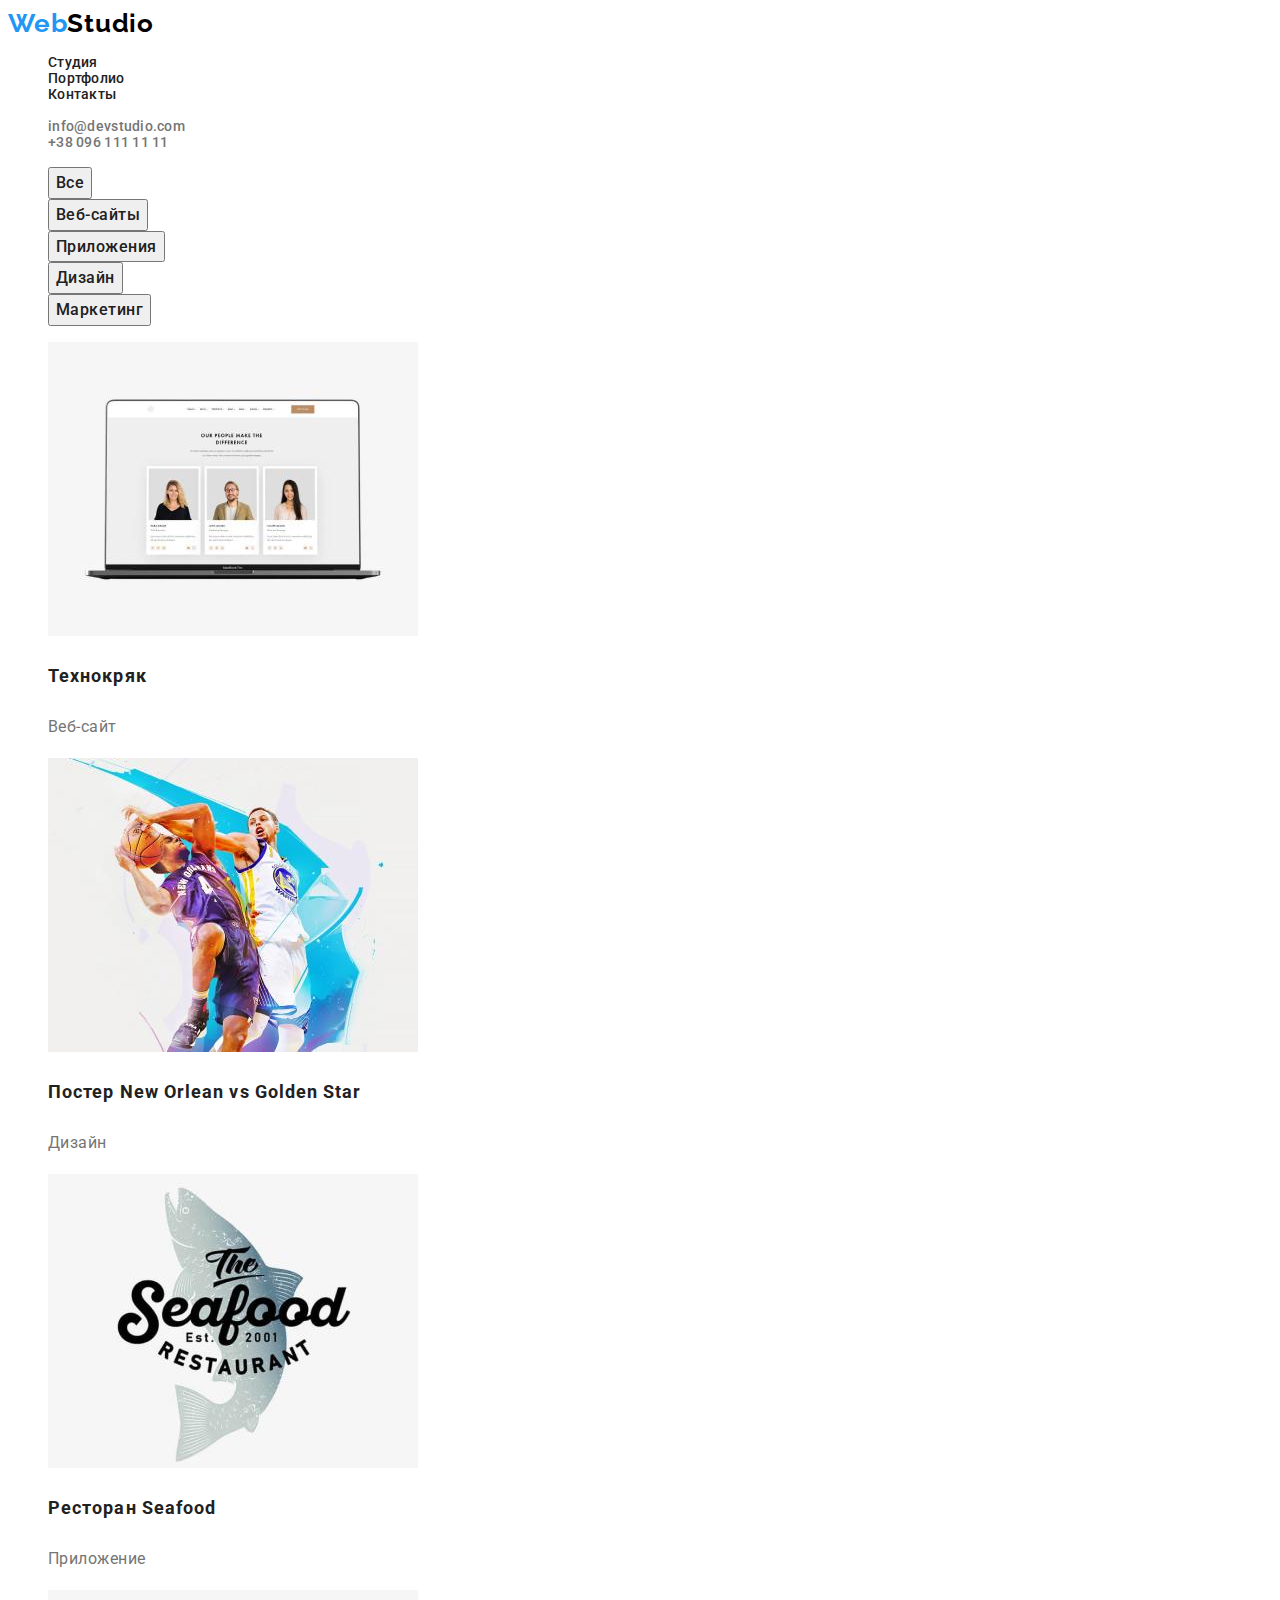
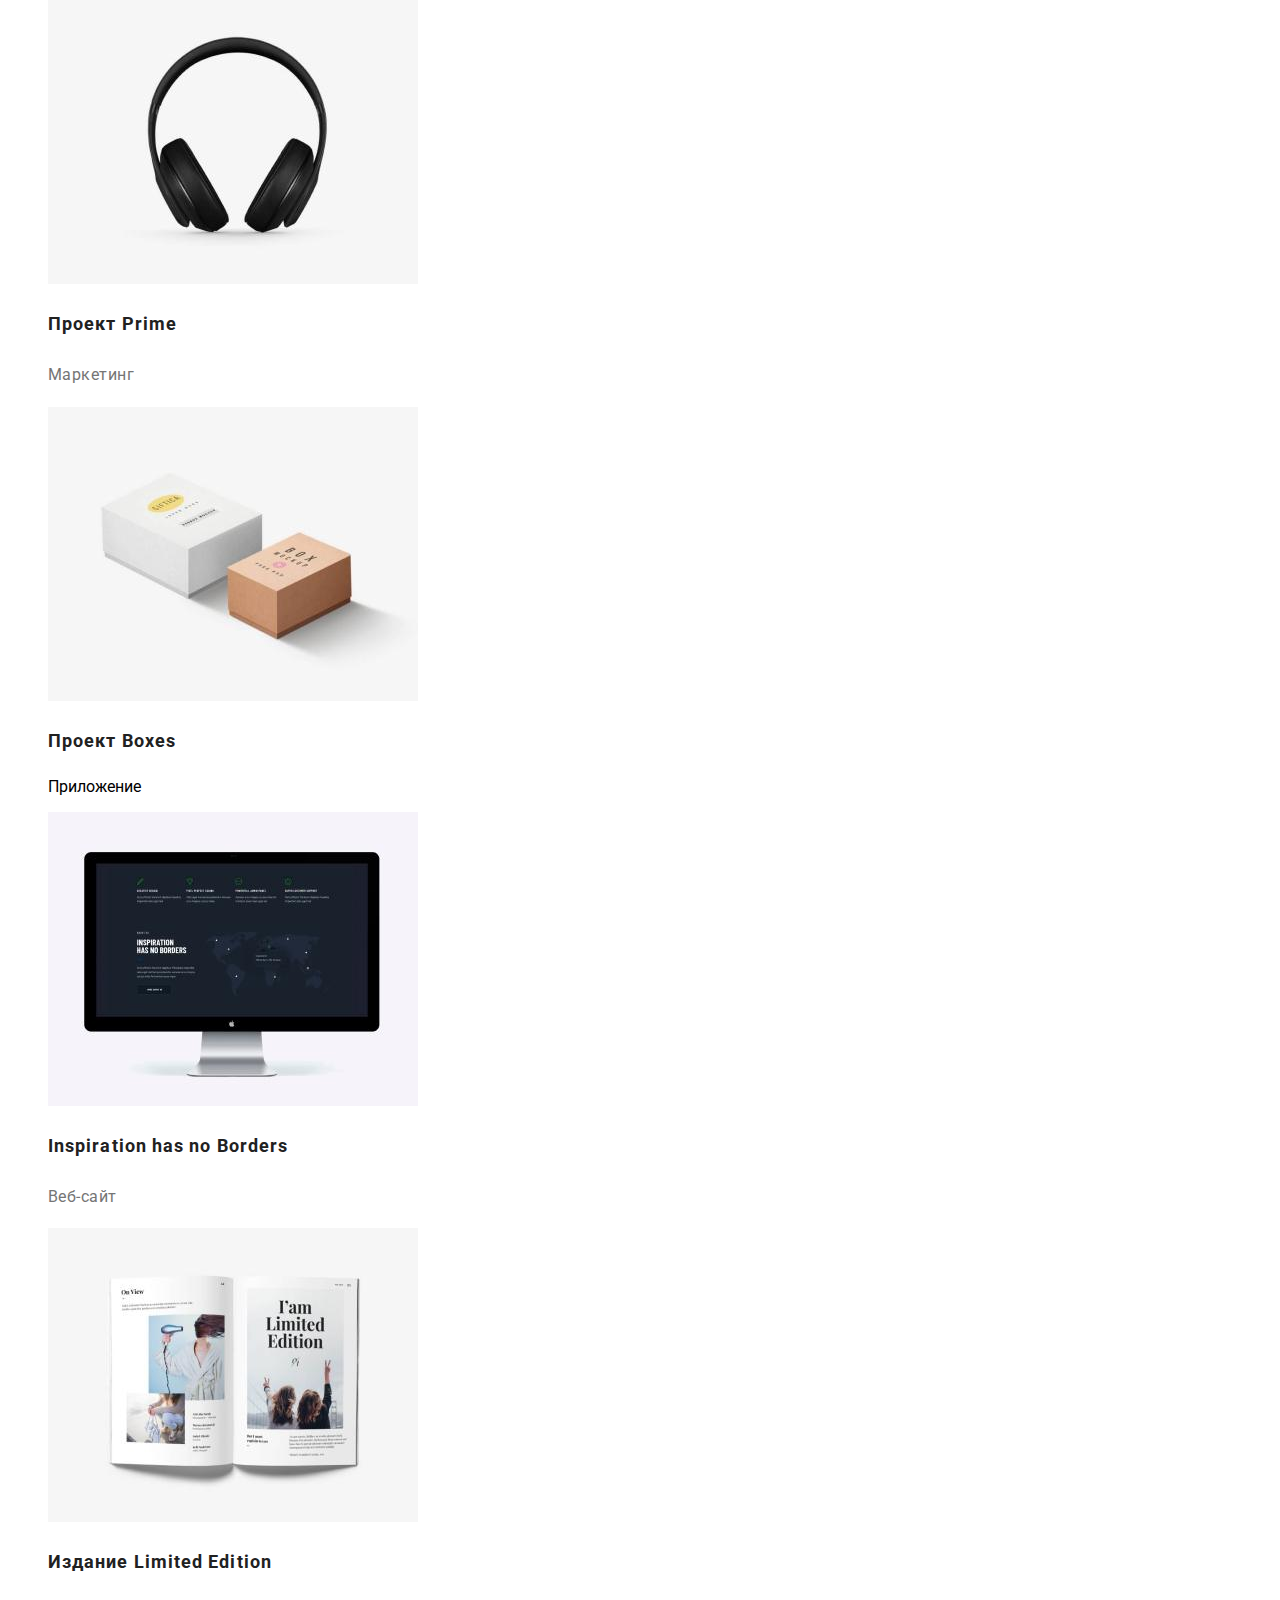
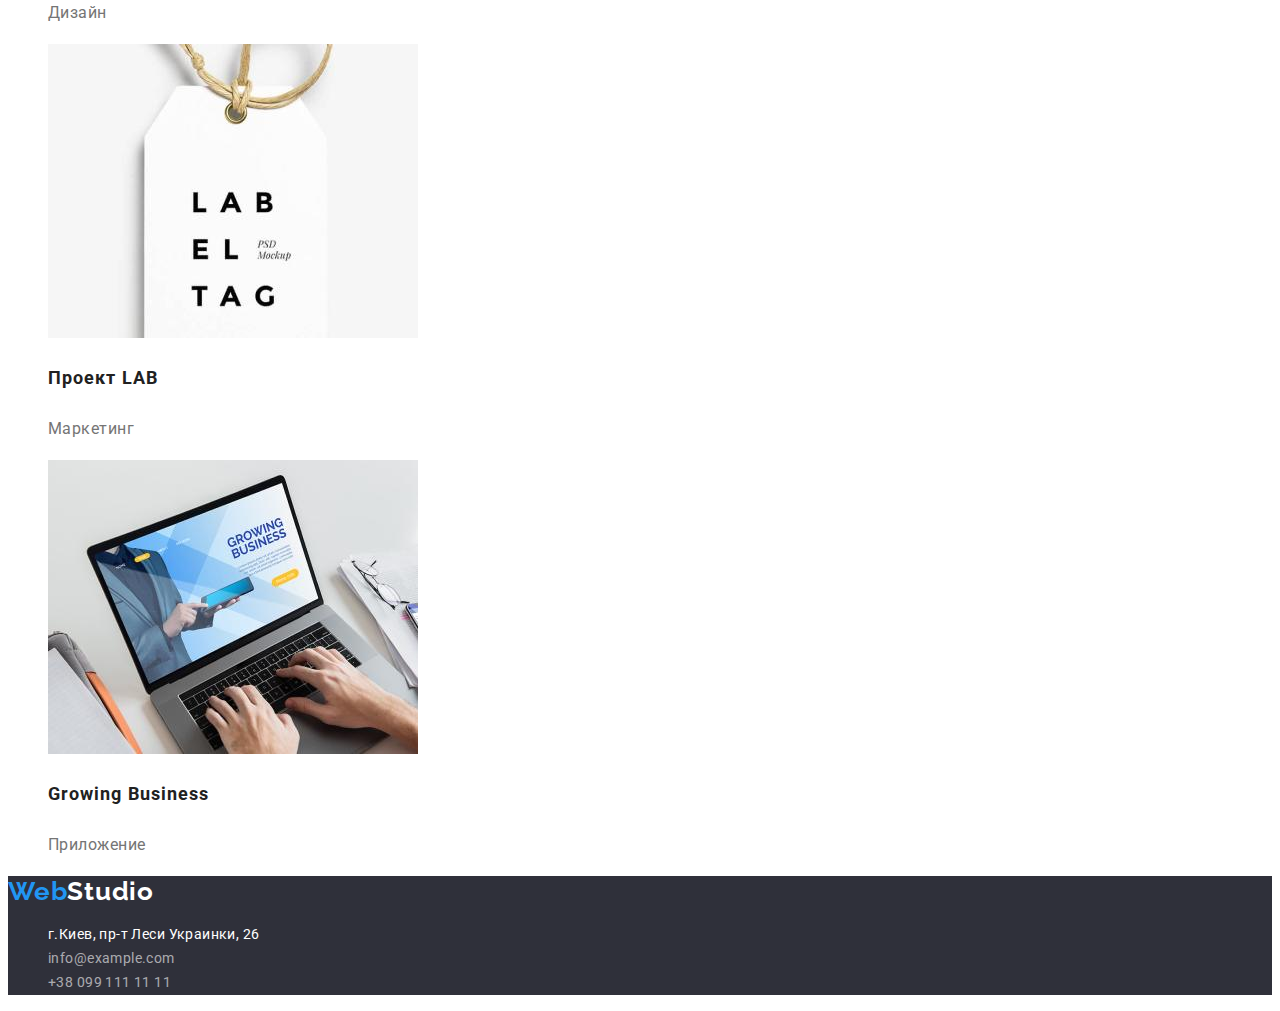
==== portfolio.html @ 4996a62e "add" ====
<!DOCTYPE html>
<html lang="ru">
  <head>
    <meta charset="UTF-8" />
    <meta http-equiv="X-UA-Compatible" content="IE=edge" />
    <meta name="viewport" content="width=device-width, initial-scale=1.0" />
    <title>Портфолио</title>
    <link rel="preconnect" href="https://fonts.googleapis.com" />
    <link rel="preconnect" href="https://fonts.gstatic.com" crossorigin />
    <link
      href="https://fonts.googleapis.com/css2?family=Raleway:wght@700&family=Roboto:wght@400;500;700;900&display=swap"
      rel="stylesheet"
    />
    <link rel="stylesheet" href="./css/style.css" />
  </head>
  <body>
    <header class="header">
      <nav class="header-nav">
        <a class="logo-header list" href="./index.html"lang="en"><span class="logo-web">Web</span>Studio</span></a>
        <ul class="header-list">
          <li class="header-item"><a href="" class="header-link list">Студия</a></li>
          <li class="header-item" ><a href="./portfolio.html"class="header-link list">Портфолио</a></li>
          <li class="header-item "><a href="" class="header-link list">Контакты</a></li>
        </ul>
      </nav>
      <ul class="header-contacts list">
        <li class="header-item">
          <a href="mailto:info@devstudio.com" class="header-mail list">info@devstudio.com </a>
        </li>
        <li class="header-item">
          <a href="tel:+380961111111" class="header-tel list">+38 096 111 11 11 </a></li>
      </ul>
    </header>
    <section class="portfolio">
      <ul class="button-list list">
        <li class="button-item"><button class="button-link"type="button">Все</button></li>
        <li class="button-item"><button class="button-link"type="button">Веб-сайты</button></li>
        <li class="button-item"><button class="button-link"type="button">Приложения</button></li>
        <li class="button-item"><button class="button-link"type="button">Дизайн</button></li>
        <li class="button-item"><button class="button-link"type="button">Маркетинг</button></li>
      </ul>
      <ul class="portfolio-list list">
        <li class="portfolio-item">
          <img
            src="./images 2/img 1.jpg"
            alt="Websait"
            width="370"
            height="294"
          />
          <h3 class="portfolio-title">Технокряк</h3>
          <p class="portfolio-text">Веб-сайт</p>
        </li>
        <li class="portfolio-item">
          <img
            src="./images 2/img 2.jpg"
            alt="Design"
            width="370"
            height="294"
          />
          <h3 class="portfolio-title">Постер New Orlean vs Golden Star</h3>
          <p class="portfolio-text">Дизайн</p>
        </li>
        <li class="portfolio-item">
          <img
            src="./images 2/img 3.jpg"
            alt="Application"
            width="370"
            height="294"
          />
          <h3 class="portfolio-title">Ресторан Seafood</h3>
          <p class="portfolio-text">Приложение</p>
        </li>
        <li class="portfolio-item">
          <img
            src="./images 2/img 4.jpg"
            alt="Marketing"
            width="370"
            height="294"
          />
          <h3 class="portfolio-title">Проект Prime</h3>
          <p class="portfolio-text">Маркетинг</p>
        </li>
        <li class="portfolio-item">
          <img
            src="./images 2/img 5.jpg"
            alt="Application"
            width="370"
            height="294"
          />
          <h3 class="portfolio-title">Проект Boxes</h3>
          <p class="portfolio-text"></p>Приложение</p>
        </li>
        <li class="portfolio-item">
          <img
            src="./images 2/img 6.jpg"
            alt="Websait"
            width="370"
            height="294"
          />
          <h3 class="portfolio-title">Inspiration has no Borders</h3>
          <p class="portfolio-text">Веб-сайт</p>
        </li>
        <li class="portfolio-item">
          <img
            src="./images 2/img 7.jpg"
            alt="Design"
            width="370"
            height="294"
          />
          <h3 class="portfolio-title">Издание Limited Edition</h3>
          <p class="portfolio-text">Дизайн</p>
        </li>
        <li class="portfolio-item">
          <img
            src="./images 2/img 8.jpg"
            alt="Marketing"
            width="370"
            height="294"
          />
          <h3 class="portfolio-title">Проект LAB</h3>
          <p class="portfolio-text">Маркетинг</p>
        </li>
        <li class="portfolio-item">
          <img
            src="./images 2/img 9.jpg"
            alt="Application"
            width="370"
            height="294"
          />
          <h3 class="portfolio-title">Growing Business</h3>
          <p class="portfolio-text">Приложение</p>
        </li>
      </ul>
    </section>
    <footer class="contact">
      <a class="logo-footer list" href ="/index.html" lang="en"><span class="logo-web">Web</span><span>Studio</span></a>
      <address class="contact-adress ">
        <ul class="contact-list list ">
          <li class="contact-item ">
            <a
              href =" https://g.page/stamp-capital?share"
              target="_blank"class="contact-map list"
              rel="noopener noreferrer nofollow"
              >г.Киев, пр-т Леси Украинки, 26</a
            >
          </li>
          <li><a href="mailto:info@example.com"class="contact-email list">info@example.com</a></li>
          <li><a  class="contact-tel list"href="tel:+380991111111">+38 099 111 11 11</a></li>
        </ul>
      </address>
    </footer>
  </body>
</html>
---- css/style.css ----
:root {
   --first-text-color:  #212121;
   --secondary-text-color:#757575;
   --hover-color:  #2196F3;
}

body{
    font-family: 'Roboto', sans-serif;
}

.list{
    list-style: none;
}

.list{
    text-decoration: none;

}

/*-------------HEADER------*/

.logo-header
{
     font-family: 'Raleway',sans-serif;
     font-weight: 700;
     font-size: 26px;
     line-height: 1.19;
     letter-spacing: 0.03em; 
     color: #000000;
}   
.logo-web {
    font-family: 'Raleway', sans-serif;
    font-weight: 700;
    font-size: 26px;
    line-height: 1.19;
    letter-spacing: 0.03em;
    color: #2196F3;
}
.header-item{
    font-weight: 500;
     font-size: 14px;
    line-height: 1.14;
    list-style: none;
    letter-spacing: 0.02em;
    color: var(--first-text-color);
}


.header-link{
    font-weight: 500;
    font-size: 14px;
    line-height: 1.14;
    list-style: none;
    letter-spacing: 0.02em;
    color:var(--first-text-color);
}
.header-link:hover, 
.header-link:focus {
    color: var(--hover-color)
}

.header-mail{
    font-weight: 500;
    font-size: 14px;
    line-height: 1.14;
    letter-spacing: 0.02em;
    color: var(--secondary-text-color);
}
.header-mail:hover,
.header-mail:focus {
    color: var(--hover-color)}

.header-tel{
    font-weight: 500;
    font-size: 14px;
    line-height: 1.14;
    letter-spacing: 0.02em;
    color: var(--secondary-text-color);
 }
.header-tel:hover,
.header-tel:focus {
    color: var(--hover-color)
}
     /*--------HERO-----------*/
.hero {
    background:#2F303A;
}
    
.hero-title {
    font-weight: 900;
    font-size: 44px;
    line-height: 1.36;
    text-align: center;
    letter-spacing: 0.06em;
    text-transform: uppercase;
    color: #FFFFFF;
}
 .hero-btn {
    font-family:inherit;
    font-weight: 700;
    font-size: 16px;
    line-height: 1.88;
    display: flex;
    align-items: center;
    text-align: center;
    letter-spacing: 0.06em;
    cursor: pointer;
    color: #FFFFFF;
    background-color: #2196F3;} 
    
.hero-btn:hover,
.hero-btn:focus {
    background: #188CE8; 
}  



        /*--------DESCRIPTION-----------*/



.description-title {
    font-weight: 700;
    font-size: 14px;
    line-height: 1.14;
    letter-spacing: 0.03em;
    text-transform: uppercase;
    color:var(--first-text-color);
}

.description-text {
    font-weight: 400;
    font-size: 14px;
    line-height: 1.71;
    letter-spacing: 0.03em;
    color: var(--secondary-text-color);
}

/*---------------ABOUT---------*/

.about-title{
    font-weight: 700;
    font-size: 36px;
    line-height: 1.17;
    text-align: center;
    letter-spacing: 0.03em;
    color: var(--first-text-color);
}

/*---------------TEAM---------*/

.team-title {
    font-weight: 700;
    font-size: 36px;
    line-height: 1.17;
    letter-spacing: 0.03em;
    color: var(--first-text-color);
}

 .team-name {
    font-weight: 500;
    font-size: 16px;
    line-height: 1.19;
    letter-spacing: 0.03em;
    color: var(--first-text-color);
    
 }

 .team-picture {
    list-style: none;
    }

.team-text {
    font-weight: 400;
    font-size: 16px;
    line-height: 1.19;
    letter-spacing: 0.03em;
    color: var(--secondary-text-color);
}

/*---------------FOOTER--------*/

.logo-footer{
    font-family: 'Raleway', sans-serif;
    font-weight: 700;
    font-size: 26px;
    line-height: 1.19;
    letter-spacing: 0.03em;
    color: #FFFFFF;
}
.contact {
    background-color: #2F303A;;
}
.contact-adress {
    font-style: normal
}
.contact-map {
    font-style: normal;
    font-weight: 400;
    font-size: 14px;
    line-height: 1.71;
    letter-spacing: 0.03em;
    color: #FFFFFF;}

.contact-map:hover,
.contact-map:focus{
  color: var(--hover-color);
 }
.contact-email {
    font-style: normal;
    font-weight: 400;
    font-size: 14px;
    line-height: 1.71;
    letter-spacing: 0.03em;
    color: rgba(255, 255, 255, 0.6);
}
.contact-email:hover,
.contact-email:focus {
    color:var(--hover-color);
}
.contact-tel{
    font-style: normal;
    font-weight: 400;
    font-size: 14px;
    line-height: 1.71;
    letter-spacing: 0.03em;
    color: rgba(255, 255, 255, 0.6);
}
  .contact-tel:hover,
  .contact-tel:focus {
      color: var(--hover-color)

  }
   /*-----------------PORTFOLIO---------*/
    .button-link {
    font-family: inherit;
    font-weight: 500;
    font-size: 16px;
    line-height: 1.62;
    text-align: center;
    letter-spacing: 0.03em;
    cursor: pointer;
    color: #212121;
   }
    .button-link:hover,
    .button-link:focus {
     background: var(--hover-color);
     color: #FFFFFF;
    }
    .portfolio-title {
     font-weight: 700;
     font-size: 18px;
     line-height: 2;
     letter-spacing: 0.06em;   
     color: var(--first-text-color);
   }
    .portfolio-text {
    font-weight: 400;
    font-size: 16px;
    line-height: 1.88;
    letter-spacing: 0.03em;
    color: var(--secondary-text-color);
    }
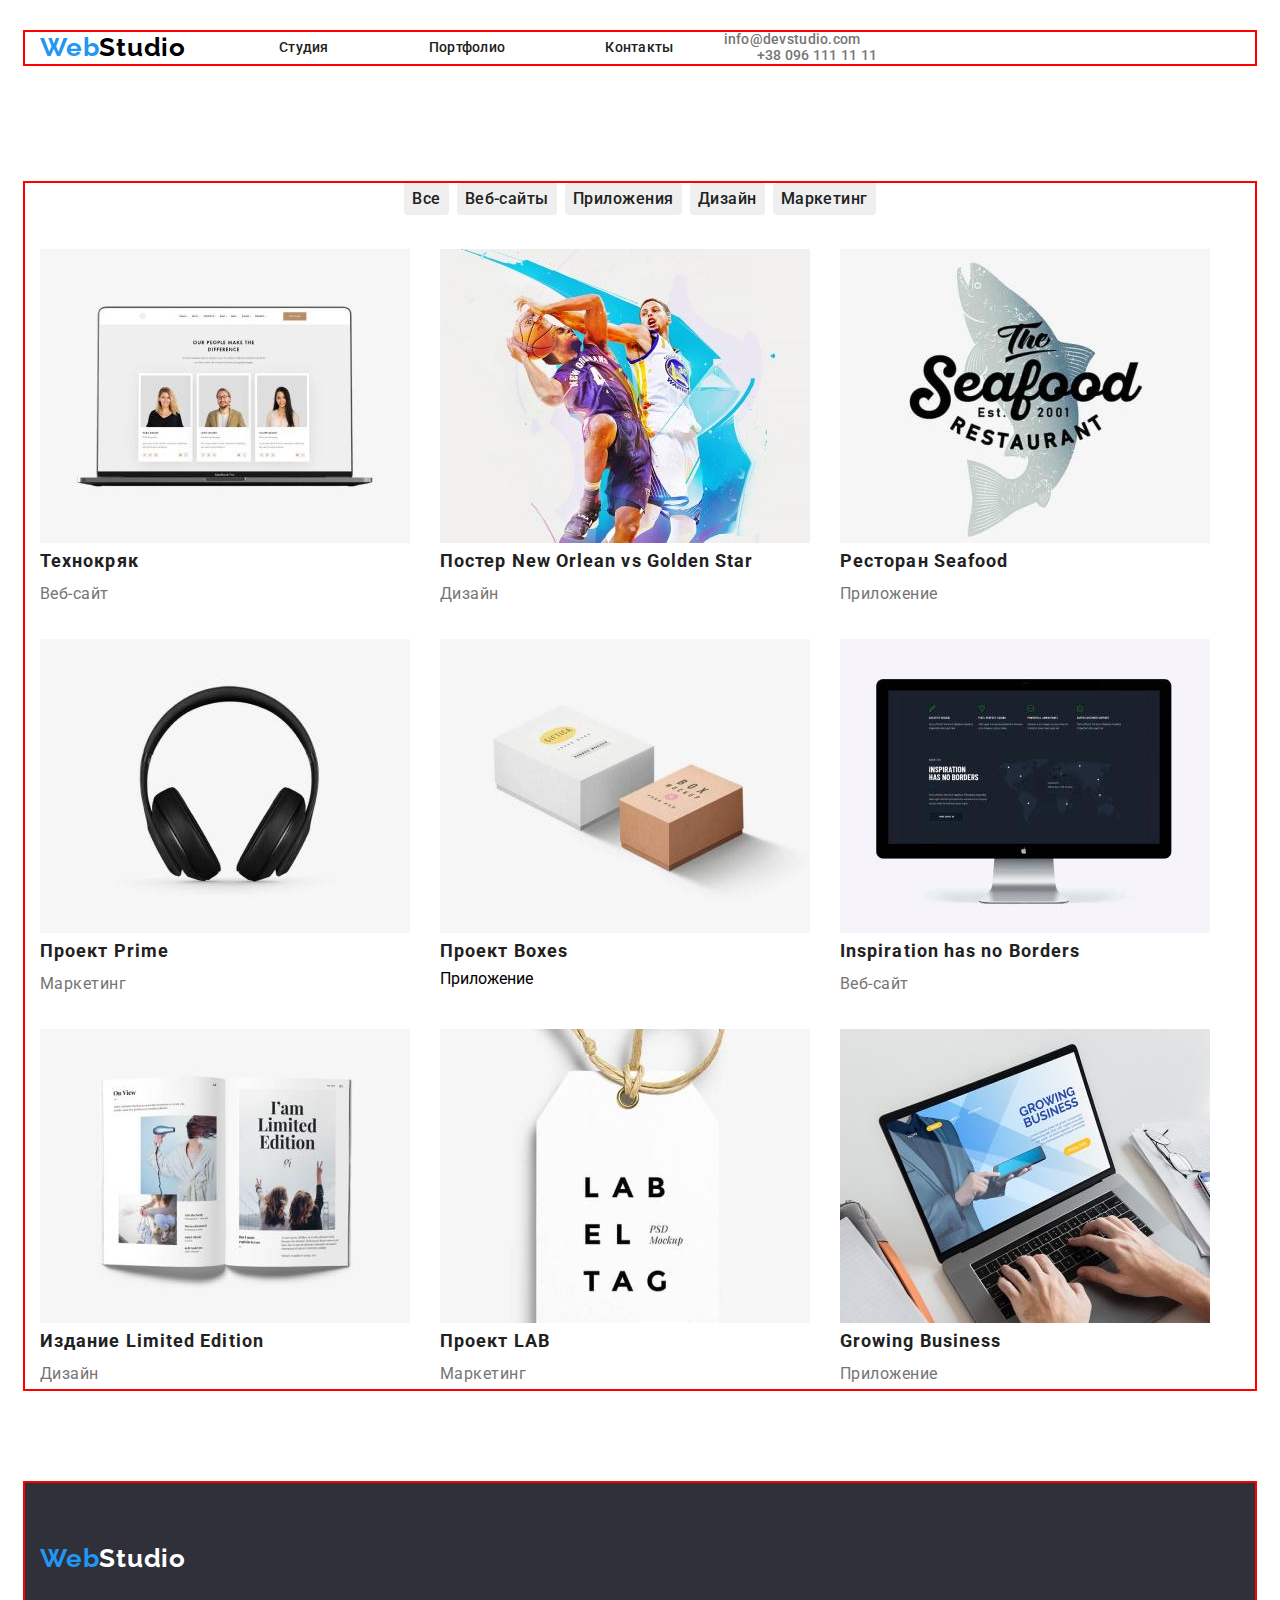
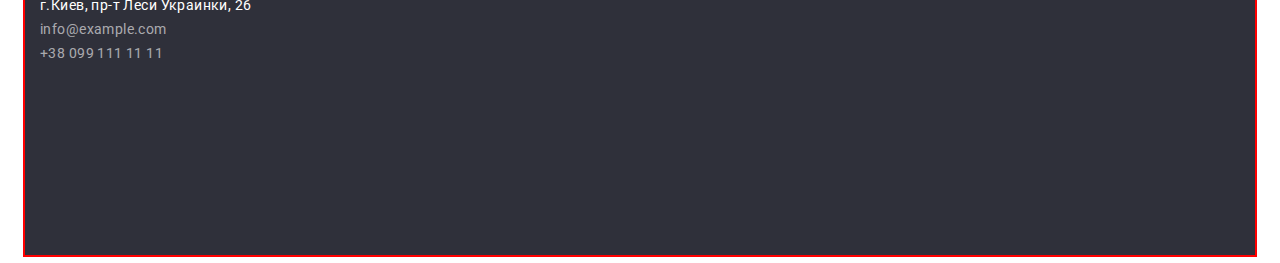
==== commit 265193c9: "add" ====
--- a/portfolio.html
+++ b/portfolio.html
@@ -12,9 +12,11 @@
       rel="stylesheet"
     />
     <link rel="stylesheet" href="./css/style.css" />
+    <link rel="stylesheet" href="https://cdnjs.cloudflare.com/ajax/libs/modern-normalize/1.1.0/modern-normalize.min.css" integrity="sha512-wpPYUAdjBVSE4KJnH1VR1HeZfpl1ub8YT/NKx4PuQ5NmX2tKuGu6U/JRp5y+Y8XG2tV+wKQpNHVUX03MfMFn9Q==" crossorigin="anonymous" referrerpolicy="no-referrer" />
   </head>
   <body>
     <header class="header">
+      <div class="container header-container">
       <nav class="header-nav">
         <a class="logo-header list" href="./index.html"lang="en"><span class="logo-web">Web</span>Studio</span></a>
         <ul class="header-list">
@@ -30,8 +32,10 @@
         <li class="header-item">
           <a href="tel:+380961111111" class="header-tel list">+38 096 111 11 11 </a></li>
       </ul>
+    </div>
     </header>
-    <section class="portfolio">
+    <section class="portfolio section">
+      <div class="container portfolio-container">
       <ul class="button-list list">
         <li class="button-item"><button class="button-link"type="button">Все</button></li>
         <li class="button-item"><button class="button-link"type="button">Веб-сайты</button></li>
@@ -47,9 +51,11 @@
             width="370"
             height="294"
           />
+          <div class="portfolio-rectangle">
           <h3 class="portfolio-title">Технокряк</h3>
           <p class="portfolio-text">Веб-сайт</p>
-        </li>
+        </div>
+      </li>
         <li class="portfolio-item">
           <img
             src="./images 2/img 2.jpg"
@@ -131,8 +137,10 @@
           <p class="portfolio-text">Приложение</p>
         </li>
       </ul>
+    </div>
     </section>
     <footer class="contact">
+      <div class="container contact-container">
       <a class="logo-footer list" href ="/index.html" lang="en"><span class="logo-web">Web</span><span>Studio</span></a>
       <address class="contact-adress ">
         <ul class="contact-list list ">
@@ -148,6 +156,7 @@
           <li><a  class="contact-tel list"href="tel:+380991111111">+38 099 111 11 11</a></li>
         </ul>
       </address>
+      </div>
     </footer>
   </body>
 </html>
--- a/css/style.css
+++ b/css/style.css
@@ -4,9 +4,20 @@
    --hover-color:  #2196F3;
 }
 
+
 body{
-    font-family: 'Roboto', sans-serif;
-}
+    font-family: 'Roboto',sans-serif;
+}
+p, h1, h2, h3, h4 ,h5, h6{
+    margin: 0;
+}
+
+ul, ol {
+    margin: 0;
+    padding-left: 0;
+}
+
+
 
 .list{
     list-style: none;
@@ -14,10 +25,46 @@
 
 .list{
     text-decoration: none;
-
-}
-
+    
+}
+
+.container{
+    width: 1200px;
+    margin-left: auto;
+    margin-right: auto;
+    padding-left: 15px;
+    padding-right: 15px;
+    outline: 2px solid red;
+}
+ .section{
+    padding-top: 94px;
+    padding-bottom: 94px;
+}
+
+.section-second {
+    padding-top: 0px;
+    padding-bottom: 94px;
+    }
+
+    img{
+        display: block;
+    }
 /*-------------HEADER------*/
+
+.header{
+    padding-top: 24px;
+    padding-bottom: 25px;
+}
+.header>.container{
+    display: flex;
+    align-items: center;
+
+}
+.header-nav{
+    display: flex;
+    align-items: center;
+    
+}
 
 .logo-header
 {
@@ -27,6 +74,8 @@
      line-height: 1.19;
      letter-spacing: 0.03em; 
      color: #000000;
+     margin-right: 93px;
+     margin-left: auto;
 }   
 .logo-web {
     font-family: 'Raleway', sans-serif;
@@ -36,13 +85,25 @@
     letter-spacing: 0.03em;
     color: #2196F3;
 }
+.header-list{
+    display: flex;
+}
 .header-item{
     font-weight: 500;
-     font-size: 14px;
+    font-size: 14px;
     line-height: 1.14;
     list-style: none;
+    text-align: center;
     letter-spacing: 0.02em;
     color: var(--first-text-color);
+ } 
+ .header-item:not(:last-child){
+    margin-right: 50px;
+ }
+ 
+ .header-connect{
+    margin-left: auto;
+    
 }
 
 
@@ -53,6 +114,7 @@
     list-style: none;
     letter-spacing: 0.02em;
     color:var(--first-text-color);
+    margin-right: 50px;
 }
 .header-link:hover, 
 .header-link:focus {
@@ -65,6 +127,8 @@
     line-height: 1.14;
     letter-spacing: 0.02em;
     color: var(--secondary-text-color);
+    
+    
 }
 .header-mail:hover,
 .header-mail:focus {
@@ -76,17 +140,27 @@
     line-height: 1.14;
     letter-spacing: 0.02em;
     color: var(--secondary-text-color);
+   
  }
+ 
 .header-tel:hover,
 .header-tel:focus {
     color: var(--hover-color)
 }
      /*--------HERO-----------*/
-.hero {
+
+
+.hero-container {
     background:#2F303A;
-}
-    
-.hero-title {
+    padding-top: 200px;
+    padding-bottom: 200px;
+    text-align: center;
+    min-height: 600px;}
+    
+    
+
+  .hero-title {
+    font-family: Roboto ;
     font-weight: 900;
     font-size: 44px;
     line-height: 1.36;
@@ -94,6 +168,10 @@
     letter-spacing: 0.06em;
     text-transform: uppercase;
     color: #FFFFFF;
+    margin-left: auto;
+    margin-right: auto;
+    max-width: 696px;
+    
 }
  .hero-btn {
     font-family:inherit;
@@ -101,12 +179,20 @@
     font-size: 16px;
     line-height: 1.88;
     display: flex;
-    align-items: center;
     text-align: center;
     letter-spacing: 0.06em;
     cursor: pointer;
     color: #FFFFFF;
-    background-color: #2196F3;} 
+    background-color: #2196F3;
+    display:block;
+    margin: 30px auto 0;
+    height: 50px;
+    width: 200px;
+    border-radius: 4px;
+    border-color:transparent;
+    
+} 
+
     
 .hero-btn:hover,
 .hero-btn:focus {
@@ -117,26 +203,41 @@
 
         /*--------DESCRIPTION-----------*/
 
-
-
-.description-title {
+   
+
+   .description-list{
+    display: flex;
+    align-items: center;
+    
+    }
+   .description-item:not(:last-child){
+    margin-right: 30px;
+    
+   }
+   .description-title {
+    font-family: inherit;
     font-weight: 700;
     font-size: 14px;
     line-height: 1.14;
     letter-spacing: 0.03em;
     text-transform: uppercase;
     color:var(--first-text-color);
+    margin-bottom: 10px;
 }
 
 .description-text {
+    
     font-weight: 400;
     font-size: 14px;
     line-height: 1.71;
     letter-spacing: 0.03em;
     color: var(--secondary-text-color);
+    height: 101px;
+   
 }
 
 /*---------------ABOUT---------*/
+
 
 .about-title{
     font-weight: 700;
@@ -145,9 +246,19 @@
     text-align: center;
     letter-spacing: 0.03em;
     color: var(--first-text-color);
+    margin-bottom: 50px;
+
+}
+
+.about-picture{
+    display: flex;
+    align-items: center;
+    gap: 30px;
 }
 
 /*---------------TEAM---------*/
+
+
 
 .team-title {
     font-weight: 700;
@@ -155,27 +266,48 @@
     line-height: 1.17;
     letter-spacing: 0.03em;
     color: var(--first-text-color);
-}
-
- .team-name {
+    margin-bottom: 50px;
+    text-align: center;
+}
+
+  .team-name {
     font-weight: 500;
     font-size: 16px;
     line-height: 1.19;
     letter-spacing: 0.03em;
     color: var(--first-text-color);
+    margin-top: 30px;
     
  }
 
  .team-picture {
+    display: flex;
+    align-items: center;
+    gap: 30px;
     list-style: none;
-    }
-
+    margin-right: 30px;
+    margin-right: 30px;
+    text-align: center;
+    
+
+ }
+ 
+.team-list{
+    
+    border-color: transparent;
+    background: #FFFFFF;
+    box-shadow: 0px 4px 4px rgba(0, 0, 0, 0.25), 0px 1px 1px rgba(0, 0, 0, 0.14), 0px 2px 1px rgba(0, 0, 0, 0.2);
+    border-radius: 0px 0px 4px 4px;
+    height: 368px;
+    
+}
 .team-text {
     font-weight: 400;
     font-size: 16px;
     line-height: 1.19;
     letter-spacing: 0.03em;
     color: var(--secondary-text-color);
+    margin-top: 10px;
 }
 
 /*---------------FOOTER--------*/
@@ -187,12 +319,20 @@
     line-height: 1.19;
     letter-spacing: 0.03em;
     color: #FFFFFF;
-}
-.contact {
-    background-color: #2F303A;;
-}
+    
+}
+.contact-container {
+    padding-top: 60px;
+    padding-bottom: 60px;
+    background-color: #2F303A;
+    height: 252px;
+}
+
+
+
 .contact-adress {
-    font-style: normal
+    font-style: normal;
+    margin-top: 20px;
 }
 .contact-map {
     font-style: normal;
@@ -200,7 +340,9 @@
     font-size: 14px;
     line-height: 1.71;
     letter-spacing: 0.03em;
-    color: #FFFFFF;}
+    color: #FFFFFF;
+    margin-bottom: 9px;
+}
 
 .contact-map:hover,
 .contact-map:focus{
@@ -213,6 +355,7 @@
     line-height: 1.71;
     letter-spacing: 0.03em;
     color: rgba(255, 255, 255, 0.6);
+    margin-bottom: 9px;
 }
 .contact-email:hover,
 .contact-email:focus {
@@ -232,7 +375,17 @@
 
   }
    /*-----------------PORTFOLIO---------*/
-    .button-link {
+    
+  .button-list{
+        display: flex;
+        
+        flex-wrap: wrap;
+        gap: 8px;
+        justify-content: center;
+        margin-bottom: 34px;
+    }
+   
+   .button-link {
     font-family: inherit;
     font-weight: 500;
     font-size: 16px;
@@ -241,11 +394,20 @@
     letter-spacing: 0.03em;
     cursor: pointer;
     color: #212121;
+    border-radius: 4px;
+    border-color: transparent;
    }
     .button-link:hover,
     .button-link:focus {
      background: var(--hover-color);
      color: #FFFFFF;
+    }
+    .portfolio-list{
+        
+        display: flex;
+        flex-wrap: wrap;
+        gap: 30px;
+        
     }
     .portfolio-title {
      font-weight: 700;
@@ -260,12 +422,15 @@
     line-height: 1.88;
     letter-spacing: 0.03em;
     color: var(--secondary-text-color);
-    }         
-
-
-
-
-    
-        
-        
-
+    }     
+    
+        
+    
+    
+
+
+
+    
+        
+        
+
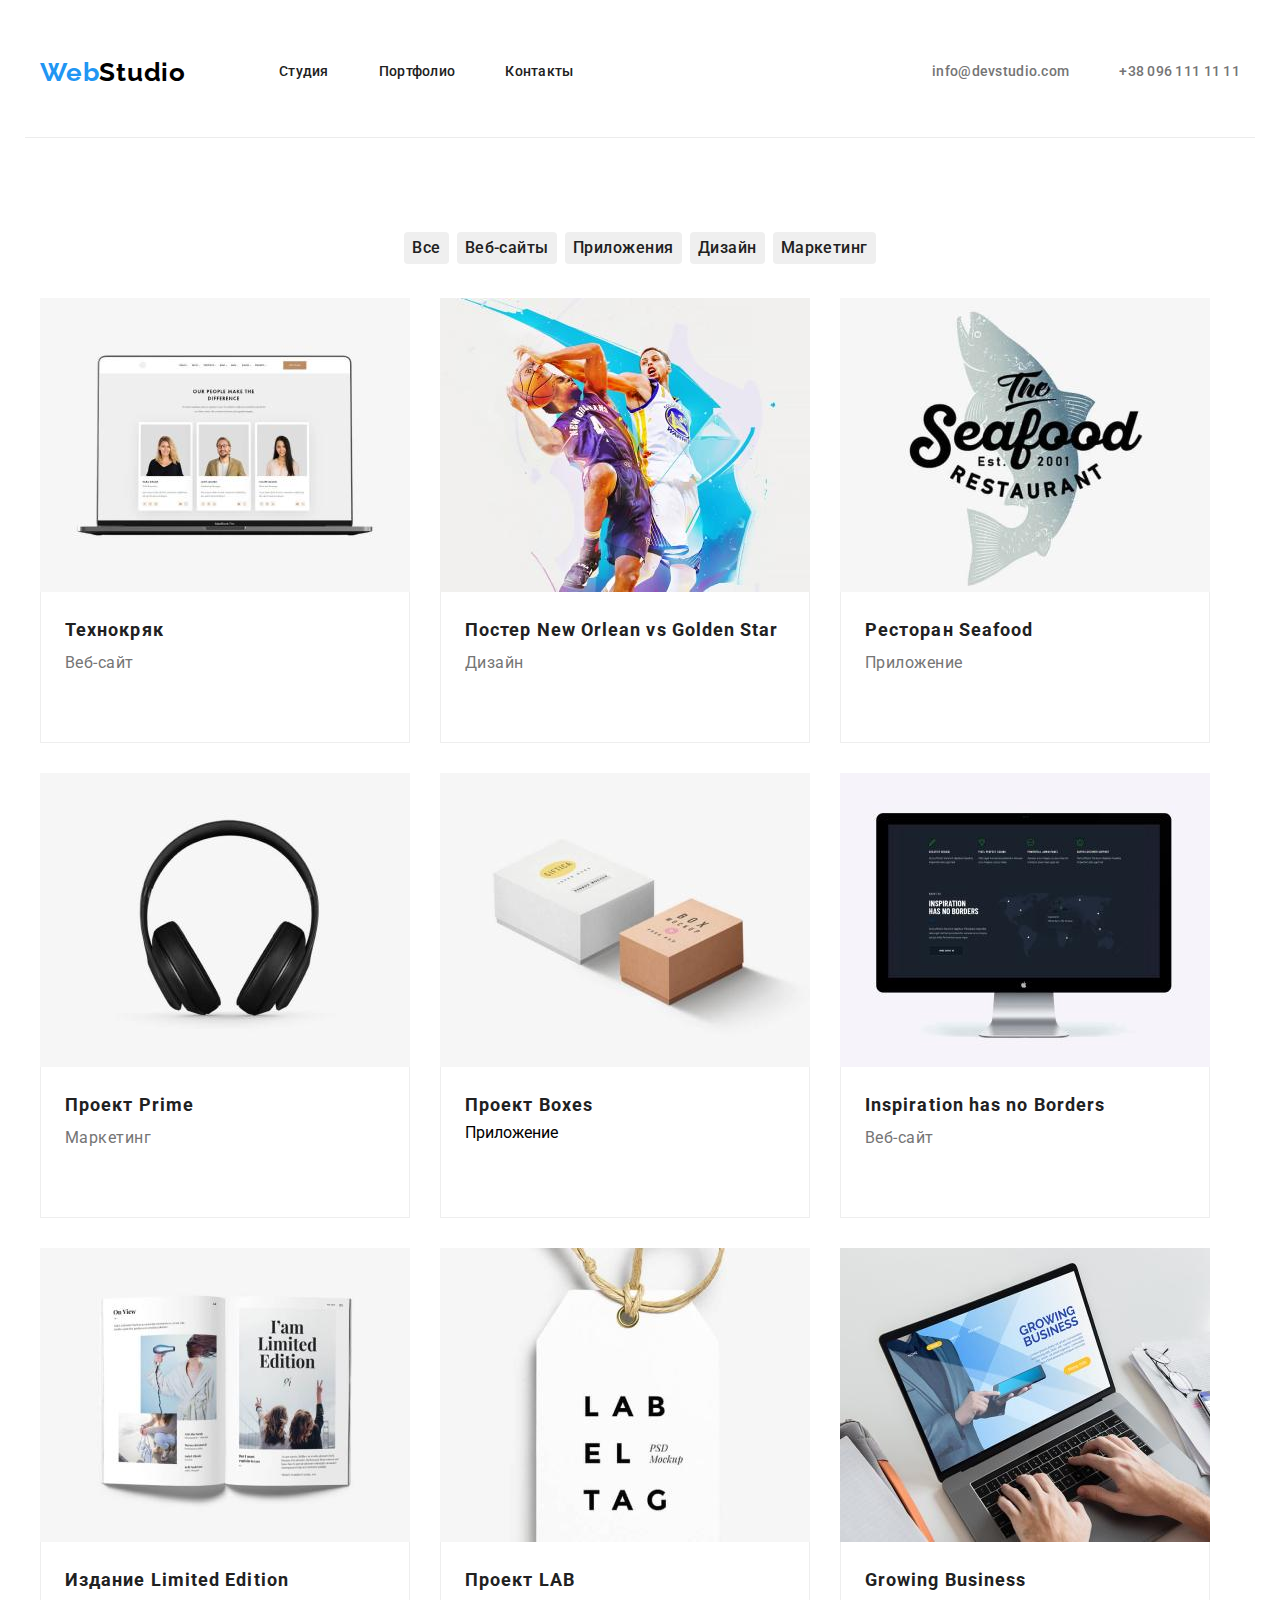
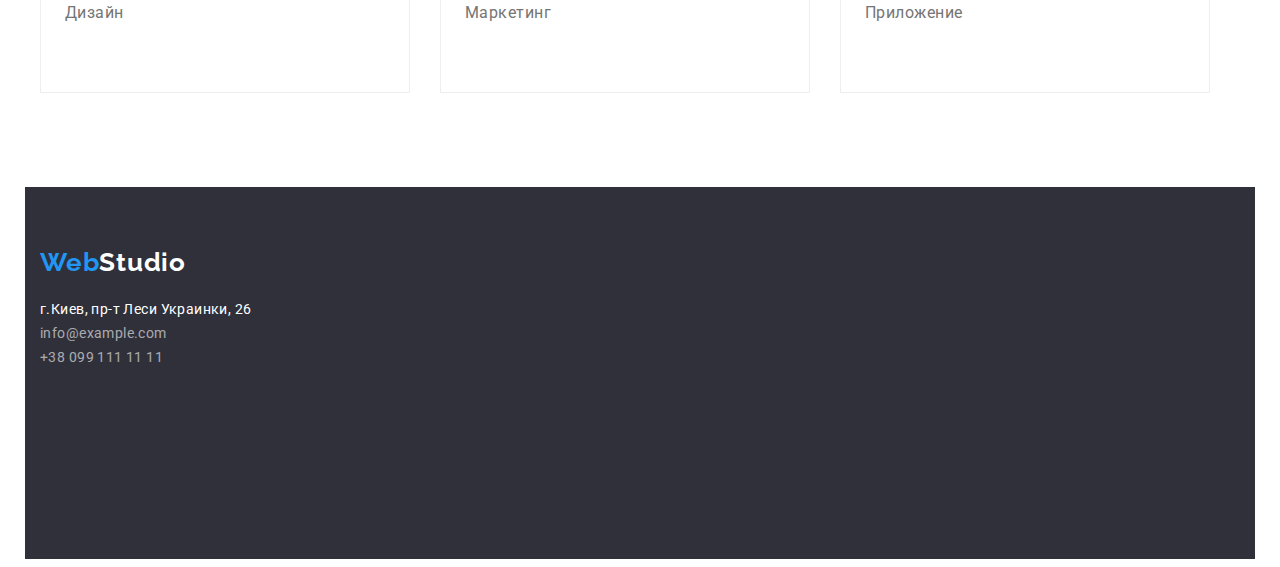
==== commit f1452eef: "add" ====
--- a/portfolio.html
+++ b/portfolio.html
@@ -63,8 +63,10 @@
             width="370"
             height="294"
           />
+          <div class="portfolio-rectangle">
           <h3 class="portfolio-title">Постер New Orlean vs Golden Star</h3>
           <p class="portfolio-text">Дизайн</p>
+        </div>
         </li>
         <li class="portfolio-item">
           <img
@@ -73,8 +75,10 @@
             width="370"
             height="294"
           />
-          <h3 class="portfolio-title">Ресторан Seafood</h3>
+          <div class="portfolio-rectangle">
+        <h3 class="portfolio-title">Ресторан Seafood</h3>
           <p class="portfolio-text">Приложение</p>
+        </div>
         </li>
         <li class="portfolio-item">
           <img
@@ -83,9 +87,11 @@
             width="370"
             height="294"
           />
+          <div class="portfolio-rectangle">
           <h3 class="portfolio-title">Проект Prime</h3>
           <p class="portfolio-text">Маркетинг</p>
-        </li>
+        </div>
+      </li>
         <li class="portfolio-item">
           <img
             src="./images 2/img 5.jpg"
@@ -93,9 +99,10 @@
             width="370"
             height="294"
           />
-          <h3 class="portfolio-title">Проект Boxes</h3>
+          <div class="portfolio-rectangle"><h3 class="portfolio-title">Проект Boxes</h3>
           <p class="portfolio-text"></p>Приложение</p>
-        </li>
+        </div>
+      </li>
         <li class="portfolio-item">
           <img
             src="./images 2/img 6.jpg"
@@ -103,9 +110,10 @@
             width="370"
             height="294"
           />
-          <h3 class="portfolio-title">Inspiration has no Borders</h3>
+          <div class="portfolio-rectangle"><h3 class="portfolio-title">Inspiration has no Borders</h3>
           <p class="portfolio-text">Веб-сайт</p>
-        </li>
+        </div>
+      </li>
         <li class="portfolio-item">
           <img
             src="./images 2/img 7.jpg"
@@ -113,9 +121,10 @@
             width="370"
             height="294"
           />
-          <h3 class="portfolio-title">Издание Limited Edition</h3>
+          <div class="portfolio-rectangle"><h3 class="portfolio-title">Издание Limited Edition</h3>
           <p class="portfolio-text">Дизайн</p>
-        </li>
+        </div>
+      </li>
         <li class="portfolio-item">
           <img
             src="./images 2/img 8.jpg"
@@ -123,9 +132,10 @@
             width="370"
             height="294"
           />
-          <h3 class="portfolio-title">Проект LAB</h3>
+          <div class="portfolio-rectangle"><h3 class="portfolio-title">Проект LAB</h3>
           <p class="portfolio-text">Маркетинг</p>
-        </li>
+        </div>
+      </li>
         <li class="portfolio-item">
           <img
             src="./images 2/img 9.jpg"
@@ -133,9 +143,11 @@
             width="370"
             height="294"
           />
+          <div class="portfolio-rectangle">
           <h3 class="portfolio-title">Growing Business</h3>
           <p class="portfolio-text">Приложение</p>
-        </li>
+        </div>
+      </li>
       </ul>
     </div>
     </section>
--- a/css/style.css
+++ b/css/style.css
@@ -34,7 +34,7 @@
     margin-right: auto;
     padding-left: 15px;
     padding-right: 15px;
-    outline: 2px solid red;
+    
 }
  .section{
     padding-top: 94px;
@@ -51,21 +51,15 @@
     }
 /*-------------HEADER------*/
 
-.header{
-    padding-top: 24px;
-    padding-bottom: 25px;
-}
-.header>.container{
-    display: flex;
-    align-items: center;
-
-}
-.header-nav{
-    display: flex;
-    align-items: center;
-    
-}
-
+.header > .container{
+display: flex;
+align-items: center;
+height: 80px;
+padding-top: 24px;
+padding-bottom: 25px;
+border-bottom: 1px solid #ECECEC;
+
+}
 .logo-header
 {
      font-family: 'Raleway',sans-serif;
@@ -75,7 +69,8 @@
      letter-spacing: 0.03em; 
      color: #000000;
      margin-right: 93px;
-     margin-left: auto;
+    
+
 }   
 .logo-web {
     font-family: 'Raleway', sans-serif;
@@ -84,29 +79,27 @@
     line-height: 1.19;
     letter-spacing: 0.03em;
     color: #2196F3;
+    
+}
+.header-nav{
+    display: flex;
+    align-items: center;
 }
 .header-list{
-    display: flex;
-}
+ display: flex;
+ }
 .header-item{
     font-weight: 500;
     font-size: 14px;
     line-height: 1.14;
     list-style: none;
-    text-align: center;
-    letter-spacing: 0.02em;
     color: var(--first-text-color);
  } 
- .header-item:not(:last-child){
-    margin-right: 50px;
- }
- 
- .header-connect{
-    margin-left: auto;
-    
-}
-
-
+    .header-item:not(:last-child){
+        margin-right: 50px;
+     } 
+
+  
 .header-link{
     font-weight: 500;
     font-size: 14px;
@@ -114,12 +107,23 @@
     list-style: none;
     letter-spacing: 0.02em;
     color:var(--first-text-color);
-    margin-right: 50px;
-}
+    
+}  
 .header-link:hover, 
 .header-link:focus {
     color: var(--hover-color)
-}
+
+
+}
+.header-contacts{
+    display: flex;
+    margin-left: auto;
+   
+}
+.header-item-contacts:not(:last-child){
+margin-right: 50px;
+}
+
 
 .header-mail{
     font-weight: 500;
@@ -127,9 +131,7 @@
     line-height: 1.14;
     letter-spacing: 0.02em;
     color: var(--secondary-text-color);
-    
-    
-}
+ }
 .header-mail:hover,
 .header-mail:focus {
     color: var(--hover-color)}
@@ -146,6 +148,7 @@
 .header-tel:hover,
 .header-tel:focus {
     color: var(--hover-color)
+ 
 }
      /*--------HERO-----------*/
 
@@ -378,7 +381,6 @@
     
   .button-list{
         display: flex;
-        
         flex-wrap: wrap;
         gap: 8px;
         justify-content: center;
@@ -402,11 +404,21 @@
      background: var(--hover-color);
      color: #FFFFFF;
     }
+    .portfolio-rectangle{
+        font-family: Roboto,sans-serif;
+        padding: 20px 24px;
+        border: 1px solid rgba(238, 238, 238, 1);
+        border-top: none;
+        height: 110px;
+        
+        
+    }
     .portfolio-list{
-        
-        display: flex;
-        flex-wrap: wrap;
-        gap: 30px;
+      display: flex;
+      flex-wrap:wrap;
+     
+      gap: 30px;  
+        
         
     }
     .portfolio-title {
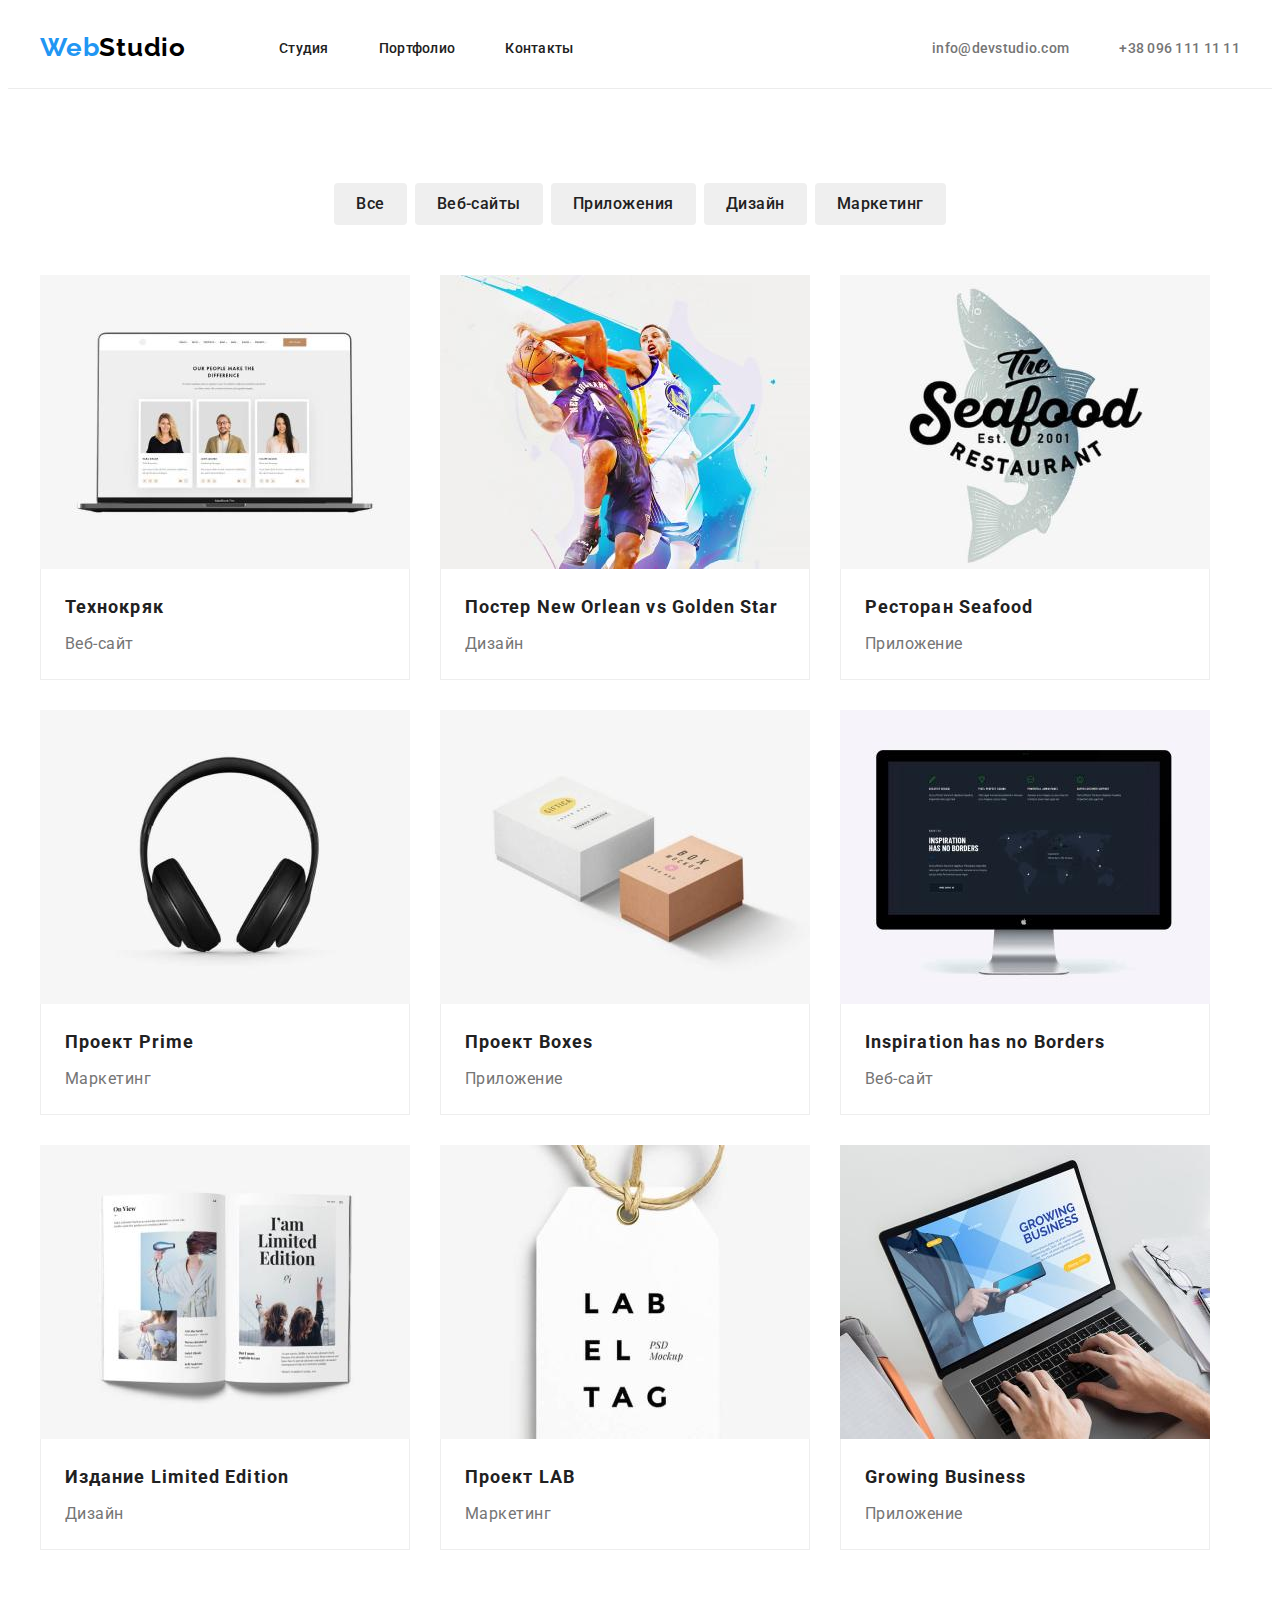
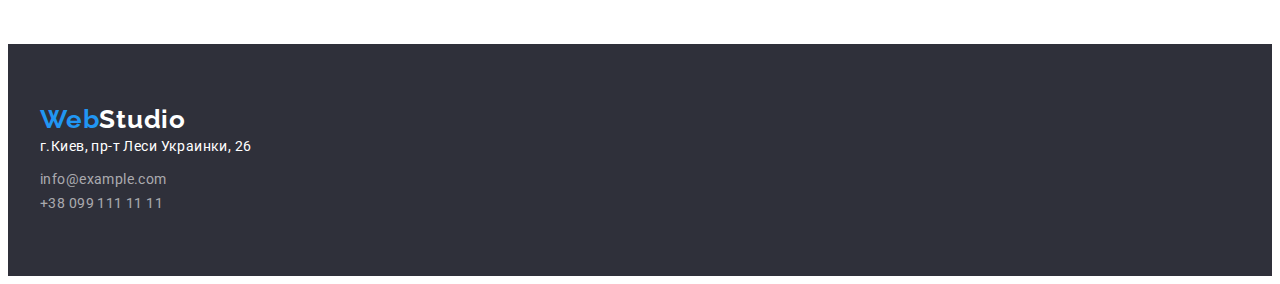
==== commit 34789150: "change" ====
--- a/portfolio.html
+++ b/portfolio.html
@@ -100,7 +100,7 @@
             height="294"
           />
           <div class="portfolio-rectangle"><h3 class="portfolio-title">Проект Boxes</h3>
-          <p class="portfolio-text"></p>Приложение</p>
+          <p class="portfolio-text">Приложение</p>
         </div>
       </li>
         <li class="portfolio-item">
--- a/css/style.css
+++ b/css/style.css
@@ -48,17 +48,20 @@
 
     img{
         display: block;
+        max-width: 100%;
+        height: auto;
     }
 /*-------------HEADER------*/
+
+.header{
+   border-bottom: 1px solid #ECECEC; 
+   padding-top: 24px;
+   padding-bottom: 25px;
+}
 
 .header > .container{
 display: flex;
 align-items: center;
-height: 80px;
-padding-top: 24px;
-padding-bottom: 25px;
-border-bottom: 1px solid #ECECEC;
-
 }
 .logo-header
 {
@@ -88,18 +91,14 @@
 .header-list{
  display: flex;
  }
-.header-item{
-    font-weight: 500;
-    font-size: 14px;
-    line-height: 1.14;
+ .header-item{
     list-style: none;
-    color: var(--first-text-color);
- } 
-    .header-item:not(:last-child){
-        margin-right: 50px;
-     } 
-
-  
+ }    
+    
+  .header-item:not(:last-child){
+   margin-right: 50px;
+     }    
+ 
 .header-link{
     font-weight: 500;
     font-size: 14px;
@@ -108,12 +107,11 @@
     letter-spacing: 0.02em;
     color:var(--first-text-color);
     
-}  
+}     
 .header-link:hover, 
 .header-link:focus {
     color: var(--hover-color)
-
-
+  
 }
 .header-contacts{
     display: flex;
@@ -123,7 +121,6 @@
 .header-item-contacts:not(:last-child){
 margin-right: 50px;
 }
-
 
 .header-mail{
     font-weight: 500;
@@ -150,19 +147,16 @@
     color: var(--hover-color)
  
 }
-     /*--------HERO-----------*/
-
-
-.hero-container {
-    background:#2F303A;
+
+      /*--------HERO-----------*/
+
+.hero{
+    background-color:#2F303A;
     padding-top: 200px;
     padding-bottom: 200px;
     text-align: center;
-    min-height: 600px;}
-    
-    
-
-  .hero-title {
+}
+    .hero-title {
     font-family: Roboto ;
     font-weight: 900;
     font-size: 44px;
@@ -171,8 +165,9 @@
     letter-spacing: 0.06em;
     text-transform: uppercase;
     color: #FFFFFF;
-    margin-left: auto;
+    margin: auto;
     margin-right: auto;
+    margin-bottom: 30px;
     max-width: 696px;
     
 }
@@ -188,19 +183,19 @@
     color: #FFFFFF;
     background-color: #2196F3;
     display:block;
-    margin: 30px auto 0;
+    margin:auto;
     height: 50px;
     width: 200px;
     border-radius: 4px;
     border-color:transparent;
     
 } 
-
-    
 .hero-btn:hover,
 .hero-btn:focus {
     background: #188CE8; 
 }  
+    
+
 
 
 
@@ -235,7 +230,7 @@
     line-height: 1.71;
     letter-spacing: 0.03em;
     color: var(--secondary-text-color);
-    height: 101px;
+   
    
 }
 
@@ -261,7 +256,9 @@
 
 /*---------------TEAM---------*/
 
-
+.team section{
+    background-color: #F5F4FA;
+}
 
 .team-title {
     font-weight: 700;
@@ -279,7 +276,7 @@
     line-height: 1.19;
     letter-spacing: 0.03em;
     color: var(--first-text-color);
-    margin-top: 30px;
+    margin-bottom: 10px;
     
  }
 
@@ -288,12 +285,9 @@
     align-items: center;
     gap: 30px;
     list-style: none;
-    margin-right: 30px;
-    margin-right: 30px;
-    text-align: center;
-    
-
- }
+    text-align: center;
+    
+}
  
 .team-list{
     
@@ -301,7 +295,11 @@
     background: #FFFFFF;
     box-shadow: 0px 4px 4px rgba(0, 0, 0, 0.25), 0px 1px 1px rgba(0, 0, 0, 0.14), 0px 2px 1px rgba(0, 0, 0, 0.2);
     border-radius: 0px 0px 4px 4px;
-    height: 368px;
+}
+
+.team-rectangle{
+    padding-top: 30px;
+    padding-bottom: 30px;
     
 }
 .team-text {
@@ -310,10 +308,17 @@
     line-height: 1.19;
     letter-spacing: 0.03em;
     color: var(--secondary-text-color);
-    margin-top: 10px;
+    
 }
 
 /*---------------FOOTER--------*/
+
+.contact{
+    background-color: #2F303A;
+    padding-top: 60px;
+    padding-bottom: 60px;
+}
+
 
 .logo-footer{
     font-family: 'Raleway', sans-serif;
@@ -322,20 +327,15 @@
     line-height: 1.19;
     letter-spacing: 0.03em;
     color: #FFFFFF;
-    
-}
-.contact-container {
-    padding-top: 60px;
-    padding-bottom: 60px;
-    background-color: #2F303A;
-    height: 252px;
-}
-
-
-
+    margin-bottom: 20px;
+    
+}
+.contact-item:not(:last-child){
+    margin-bottom: 9px;
+}
 .contact-adress {
     font-style: normal;
-    margin-top: 20px;
+   
 }
 .contact-map {
     font-style: normal;
@@ -344,7 +344,7 @@
     line-height: 1.71;
     letter-spacing: 0.03em;
     color: #FFFFFF;
-    margin-bottom: 9px;
+    
 }
 
 .contact-map:hover,
@@ -358,7 +358,6 @@
     line-height: 1.71;
     letter-spacing: 0.03em;
     color: rgba(255, 255, 255, 0.6);
-    margin-bottom: 9px;
 }
 .contact-email:hover,
 .contact-email:focus {
@@ -384,7 +383,7 @@
         flex-wrap: wrap;
         gap: 8px;
         justify-content: center;
-        margin-bottom: 34px;
+        margin-bottom: 50px;
     }
    
    .button-link {
@@ -398,6 +397,7 @@
     color: #212121;
     border-radius: 4px;
     border-color: transparent;
+    padding:6px 20px;
    }
     .button-link:hover,
     .button-link:focus {
@@ -405,21 +405,15 @@
      color: #FFFFFF;
     }
     .portfolio-rectangle{
-        font-family: Roboto,sans-serif;
-        padding: 20px 24px;
-        border: 1px solid rgba(238, 238, 238, 1);
-        border-top: none;
-        height: 110px;
-        
-        
+    font-family: Roboto,sans-serif;
+    padding: 20px 24px;
+    border: 1px solid rgba(238, 238, 238, 1);
+    border-top: none;
     }
     .portfolio-list{
-      display: flex;
-      flex-wrap:wrap;
-     
-      gap: 30px;  
-        
-        
+    display: flex;
+    flex-wrap:wrap;
+    gap: 30px; 
     }
     .portfolio-title {
      font-weight: 700;
@@ -427,6 +421,7 @@
      line-height: 2;
      letter-spacing: 0.06em;   
      color: var(--first-text-color);
+     margin-bottom: 4px;
    }
     .portfolio-text {
     font-weight: 400;
